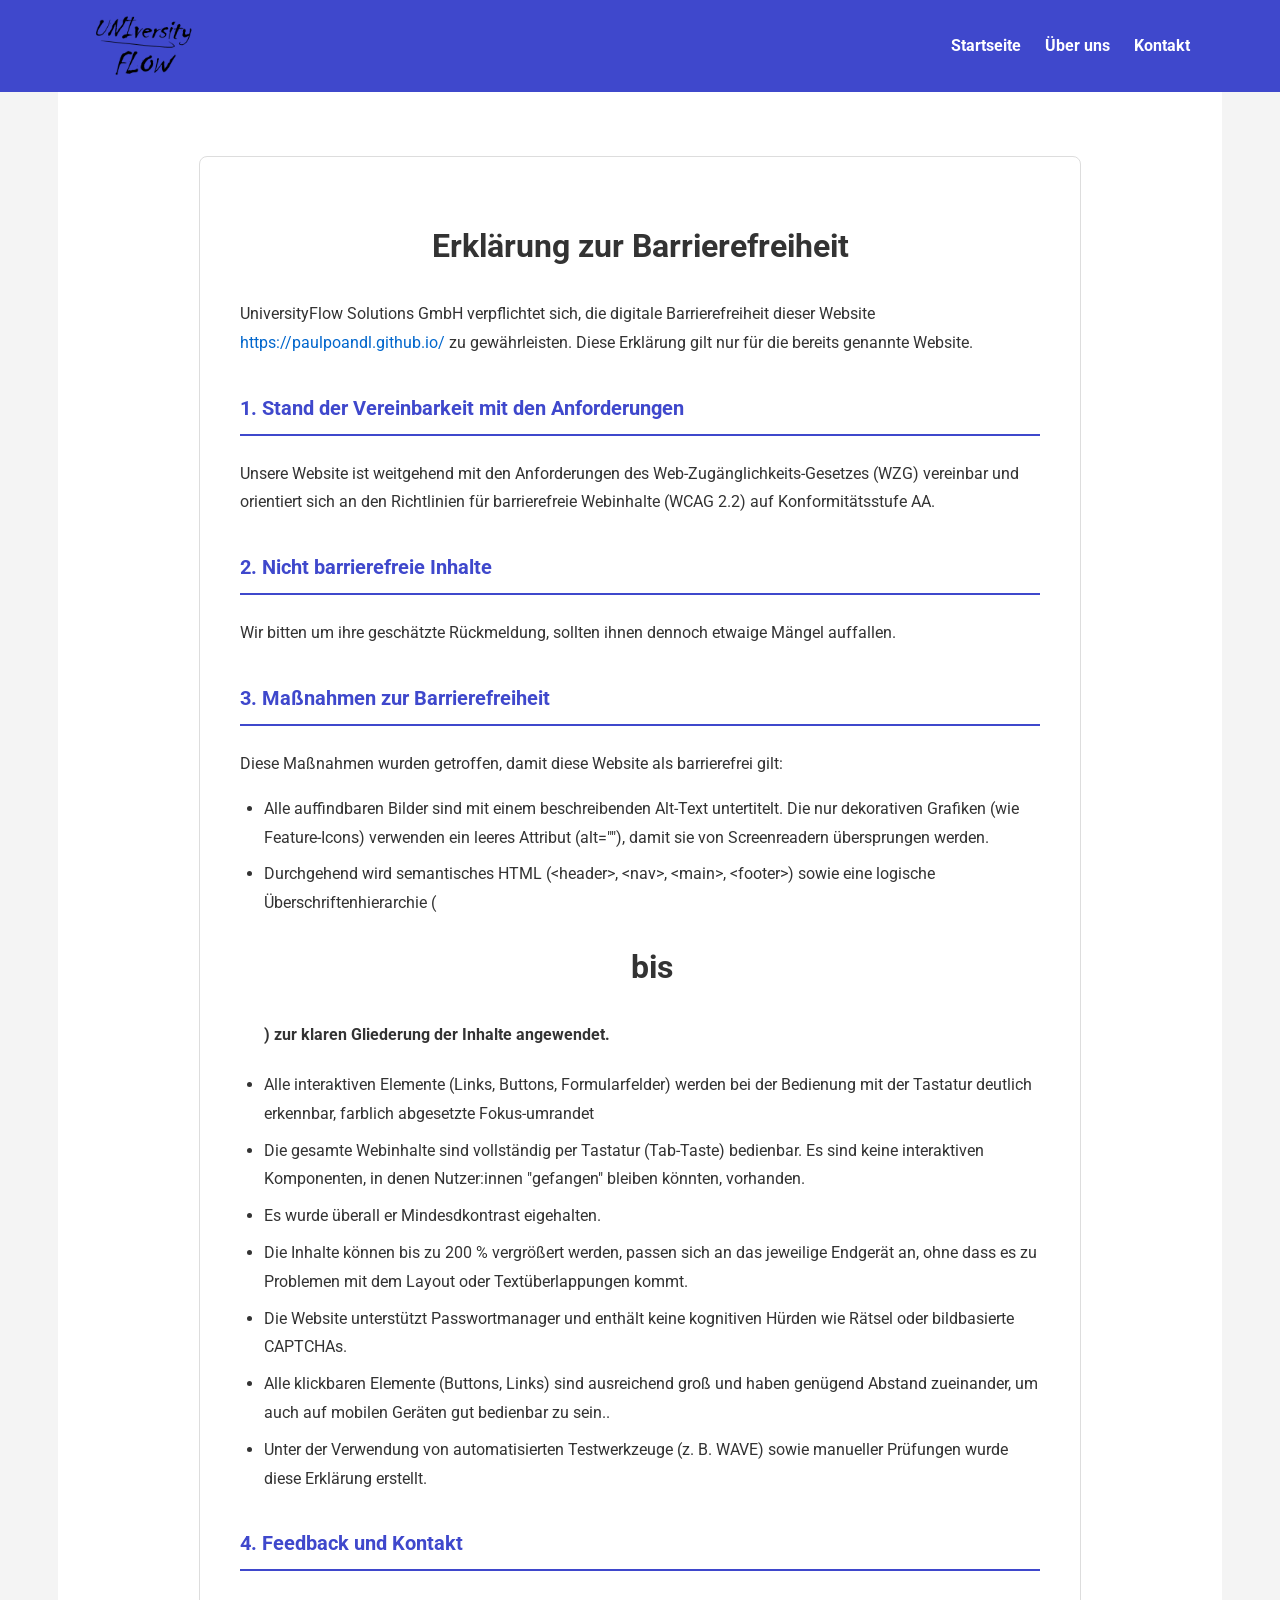
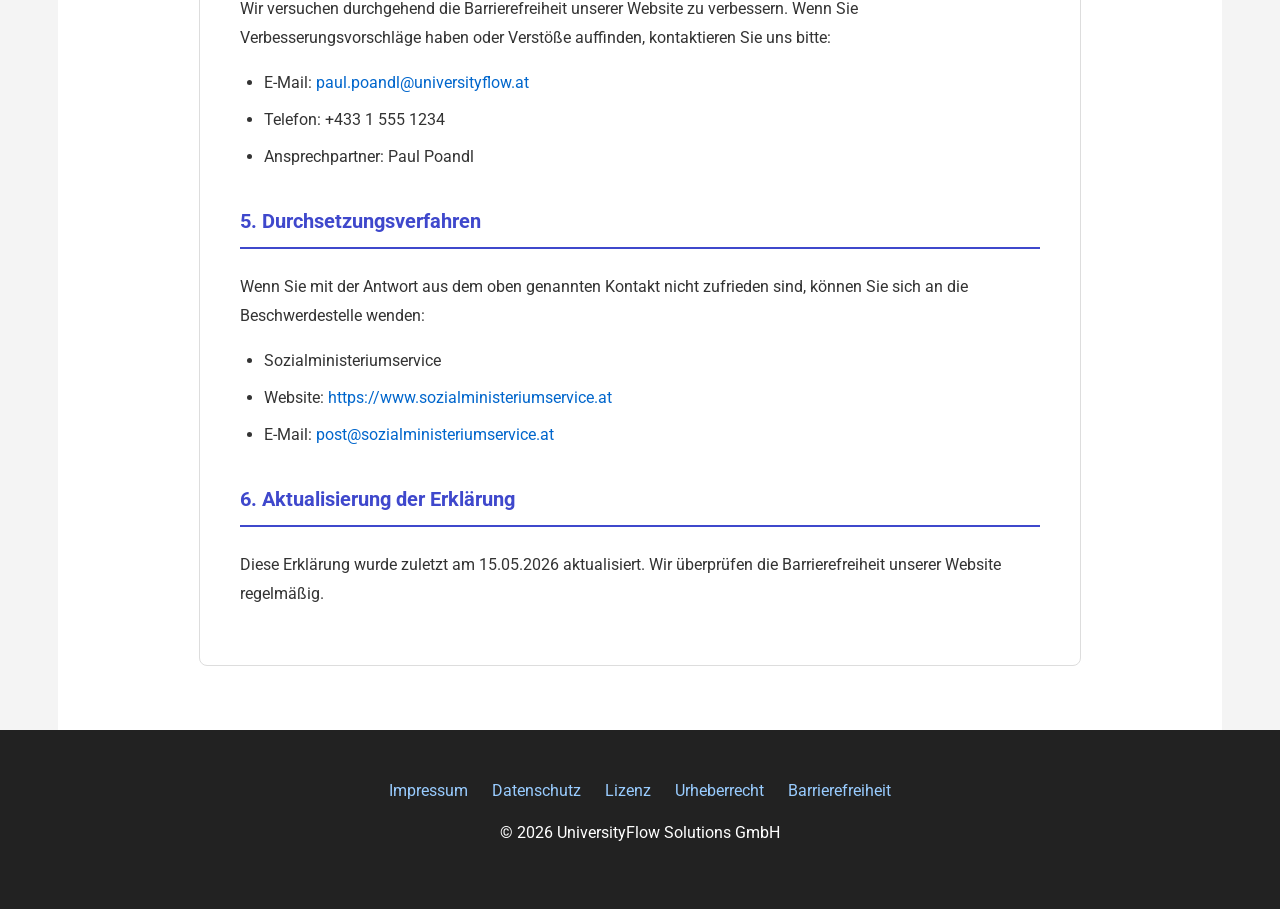
==== accessibility.html @ edbe3fd8 "Add files via upload" ====
<!DOCTYPE html>
<html lang="de">
<head>
    <meta charset="UTF-8">
    <meta name="viewport" content="width=device-width, initial-scale=1.0">
    <title>Accessibility - UniversityFlow</title>
    <link rel="stylesheet" href="style.css">
    <style>
        .accessibility-content {
            line-height: 1.8;
            background: #ffffff;
            padding: 2.5rem;
            border-radius: 8px;
            border: 1px solid #ddd;
            margin: 2rem auto;
            max-width: 800px;
            line-height: 1.8;
        }
        
        .accessibility-content h1 {
            text-align: center;
            margin-bottom: 1.5rem;
        }
        
        .accessibility-content h2 {
            color: var(--primary-color);
            border-bottom: 2px solid var(--primary-color);
            padding-bottom: 0.5rem;
            margin-top: 2rem;
            margin-bottom: 1.5rem;
            font-size: 1.25rem;
        }
        
        .accessibility-content p {
            margin-bottom: 1rem;
        }
        
        .accessibility-content ul {
            padding-left: 1.5rem;
            margin-bottom: 1.5rem;
        }
        
        .accessibility-content li {
            margin-bottom: 0.5rem;
        }
        
        .accessibility-content a {
            color: var(--accent-color);
            text-decoration: none;
        }
        
        .accessibility-content a:hover {
            text-decoration: underline;
        }
    </style>
</head>
<body>
    <header>
        <div class="header-container">
            <a href="index.html" class="header-logo">
                <img src="Bilder/UNIversityFLOW.png" alt="UniversityFlow Logo">
            </a>
            <nav aria-label="Hauptnavigation">
                <ul>
                    <li><a href="index.html">Startseite</a></li>
                    <li><a href="about.html">Über uns</a></li>
                    <li><a href="contact.html">Kontakt</a></li>
                </ul>
            </nav>
        </div>
    </header>

    <main>
        <div class="accessibility-content">
            <h1>Erklärung zur Barrierefreiheit</h1>
            <p>UniversityFlow Solutions GmbH verpflichtet sich, die digitale Barrierefreiheit dieser Website <a href="https://paulpoandl.github.io/">https://paulpoandl.github.io/</a> zu gewährleisten. Diese Erklärung gilt nur für die bereits genannte Website.</p>
    
            <h2>1. Stand der Vereinbarkeit mit den Anforderungen</h2>
            <p>Unsere Website ist weitgehend mit den Anforderungen des Web-Zugänglichkeits-Gesetzes (WZG) vereinbar und orientiert sich an den Richtlinien für barrierefreie Webinhalte (WCAG 2.2) auf Konformitätsstufe AA.</p>
    
            <h2>2. Nicht barrierefreie Inhalte</h2>
            <p>Wir bitten um ihre geschätzte Rückmeldung, sollten ihnen dennoch etwaige Mängel auffallen.</p>
    
            <h2>3. Maßnahmen zur Barrierefreiheit</h2>
            <p>Diese Maßnahmen wurden getroffen, damit diese Website als barrierefrei gilt:</p>
            <ul>
                <li>Alle auffindbaren Bilder sind mit einem beschreibenden Alt-Text untertitelt. Die nur dekorativen Grafiken (wie Feature-Icons) verwenden ein leeres Attribut (alt=""), damit sie von Screenreadern übersprungen werden.</li>
                <li>Durchgehend wird semantisches HTML (&lt;header&gt;, &lt;nav&gt;, &lt;main&gt;, &lt;footer&gt;) sowie eine logische Überschriftenhierarchie (<h1> bis <h4>) zur klaren Gliederung der Inhalte angewendet.</li>
                <li>Alle interaktiven Elemente (Links, Buttons, Formularfelder) werden bei der Bedienung mit der Tastatur deutlich erkennbar, farblich abgesetzte Fokus-umrandet</li>
                <li>Die gesamte Webinhalte sind vollständig per Tastatur (Tab-Taste) bedienbar. Es sind keine interaktiven Komponenten, in denen Nutzer:innen "gefangen" bleiben könnten, vorhanden.</li>
                <li>Es wurde überall er Mindesdkontrast eigehalten.</li>
                <li>Die Inhalte können bis zu 200 % vergrößert werden, passen sich an das jeweilige Endgerät an, ohne dass es zu Problemen mit dem Layout oder Textüberlappungen kommt.</li>
                <li>Die Website unterstützt Passwortmanager und enthält keine kognitiven Hürden wie Rätsel oder bildbasierte CAPTCHAs.</li>
                <li>Alle klickbaren Elemente (Buttons, Links) sind ausreichend groß und haben genügend Abstand zueinander, um auch auf mobilen Geräten gut bedienbar zu sein..</li>
                <li>Unter der Verwendung von automatisierten Testwerkzeuge (z. B. WAVE) sowie manueller Prüfungen wurde diese Erklärung erstellt.</li>
            </ul>
    
            <h2>4. Feedback und Kontakt</h2>
            <p>Wir versuchen durchgehend die Barrierefreiheit unserer Website zu verbessern. Wenn Sie Verbesserungsvorschläge haben oder Verstöße auffinden, kontaktieren Sie uns bitte:</p>
            <ul>
                <li>E-Mail: <a href="mailto:paul.poandl@universityflow.at">paul.poandl@universityflow.at</a></li>
                <li>Telefon: +433 1 555 1234</li>
                <li>Ansprechpartner: Paul Poandl</li>
            </ul>
    
            <h2>5. Durchsetzungsverfahren</h2>
            <p>Wenn Sie mit der Antwort aus dem oben genannten Kontakt nicht zufrieden sind, können Sie sich an die Beschwerdestelle wenden:</p>
            <ul>
                <li>Sozialministeriumservice</li>
                <li>Website: <a href="https://www.sozialministeriumservice.at" target="_blank">https://www.sozialministeriumservice.at</a></li>
                <li>E-Mail: <a href="mailto:post@sozialministeriumservice.at">post@sozialministeriumservice.at</a></li>
            </ul>
    
            <h2>6. Aktualisierung der Erklärung</h2>
            <p>Diese Erklärung wurde zuletzt am 15.05.2026 aktualisiert. Wir überprüfen die Barrierefreiheit unserer Website regelmäßig.</p>
        </div>
    </main>

    <footer>
        <nav aria-label="Rechtliche Navigation">
            <a href="impressum.html">Impressum</a>
            <a href="privacy.html">Datenschutz</a>
            <a href="license.html">Lizenz</a>
            <a href="copyright.html">Urheberrecht</a>
            <a href="accessibility.html" aria-current="page">Barrierefreiheit</a>
        </nav>
        <p>&copy; 2026 UniversityFlow Solutions GmbH</p>
    </footer>
</body>
</html>
---- style.css ----
@import url('https://fonts.googleapis.com/css2?family=Roboto:wght@400;500;700&display=swap');

:root {
    --primary-color: #3F48CC; 
    --secondary-color: #f4f4f4;
    --text-color: #333333;
    --accent-color: #0066cc;
    --white: #ffffff;
    --dark-grey: #222222;
}

body {
    font-family: 'Roboto', Arial, sans-serif;
    line-height: 1.6;
    color: var(--text-color);
    background-color: var(--secondary-color);
    margin: 0;
    padding: 0;
}

header {
    background-color: var(--primary-color);
    color: white;
    padding: 1rem 2rem;
    position: sticky;
    top: 0;
    z-index: 100;
}

header .header-container {
    display: flex;
    justify-content: space-between;
    align-items: center;
    max-width: 1100px;
    margin: 0 auto;
}

.header-logo img {
    max-height: 60px;
    width: auto;
    display: block;
}

header nav ul {
    list-style: none;
    padding: 0;
    margin: 0;
    display: flex;
    gap: 1.5rem;
}

header nav a {
    color: white;
    text-decoration: none;
    font-weight: bold;
}

a:focus, button:focus {
    outline: 3px solid #ffcc00;
    outline-offset: 2px;
}

.hero {
    background-color: #002244;
    color: white;
    padding: 4rem 2rem;
    text-align: center;
}

.hero h1 {
    font-size: 2.5rem;
    margin-bottom: 1rem;
}

.features-grid {
    display: grid;
    grid-template-columns: repeat(auto-fit, minmax(200px, 1fr));
    gap: 2rem;
    margin: 3rem 0;
}

.feature-item {
    text-align: center;
    padding: 1rem;
}

.feature-icon-placeholder {
    width: 80px;
    height: 80px;
    background-color: #ddd;
    margin: 0 auto 1rem;
    border-radius: 50%;
    display: flex;
    align-items: center;
    justify-content: center;
    font-size: 0.8rem;
    color: #666;
}

main {
    padding: 2rem;
    max-width: 1100px;
    margin: 0 auto;
    background-color: var(--white);
}

.promo-section {
    background-color: #f0f7ff;
    padding: 2rem;
    border-left: 5px solid var(--primary-color);
    margin: 2rem 0;
}

.pricing-container {
    display: flex;
    flex-wrap: wrap;
    gap: 2rem;
    justify-content: center;
}

.card {
    border: 2px solid #ddd;
    border-radius: 10px;
    padding: 2rem;
    width: 300px;
    text-align: center;
}

.card.featured {
    border-color: var(--accent-color);
    box-shadow: 0 10px 20px rgba(0,0,0,0.1);
}

.button {
    background-color: var(--primary-color);
    color: white;
    padding: 12px 24px;
    border: none;
    border-radius: 5px;
    cursor: pointer;
    text-decoration: none;
    display: inline-block;
    font-weight: bold;
}

.button:hover {
    background-color: var(--accent-color);
}

.cookie-banner {
    position: fixed;
    bottom: 0;
    left: 0;
    width: 100%;
    background-color: var(--dark-grey);
    color: white;
    padding: 1rem;
    display: flex;
    justify-content: center;
    align-items: center;
    gap: 2rem;
    z-index: 1000;
}

.media-placeholder {
    background-color: #eee;
    border: 2px dashed #ccc;
    padding: 2rem;
    text-align: center;
    margin: 1rem 0;
}

footer {
    background-color: var(--dark-grey);
    color: white;
    text-align: center;
    padding: 3rem 1rem;
}

footer a { color: #9cf; margin: 0 10px; text-decoration: none; }
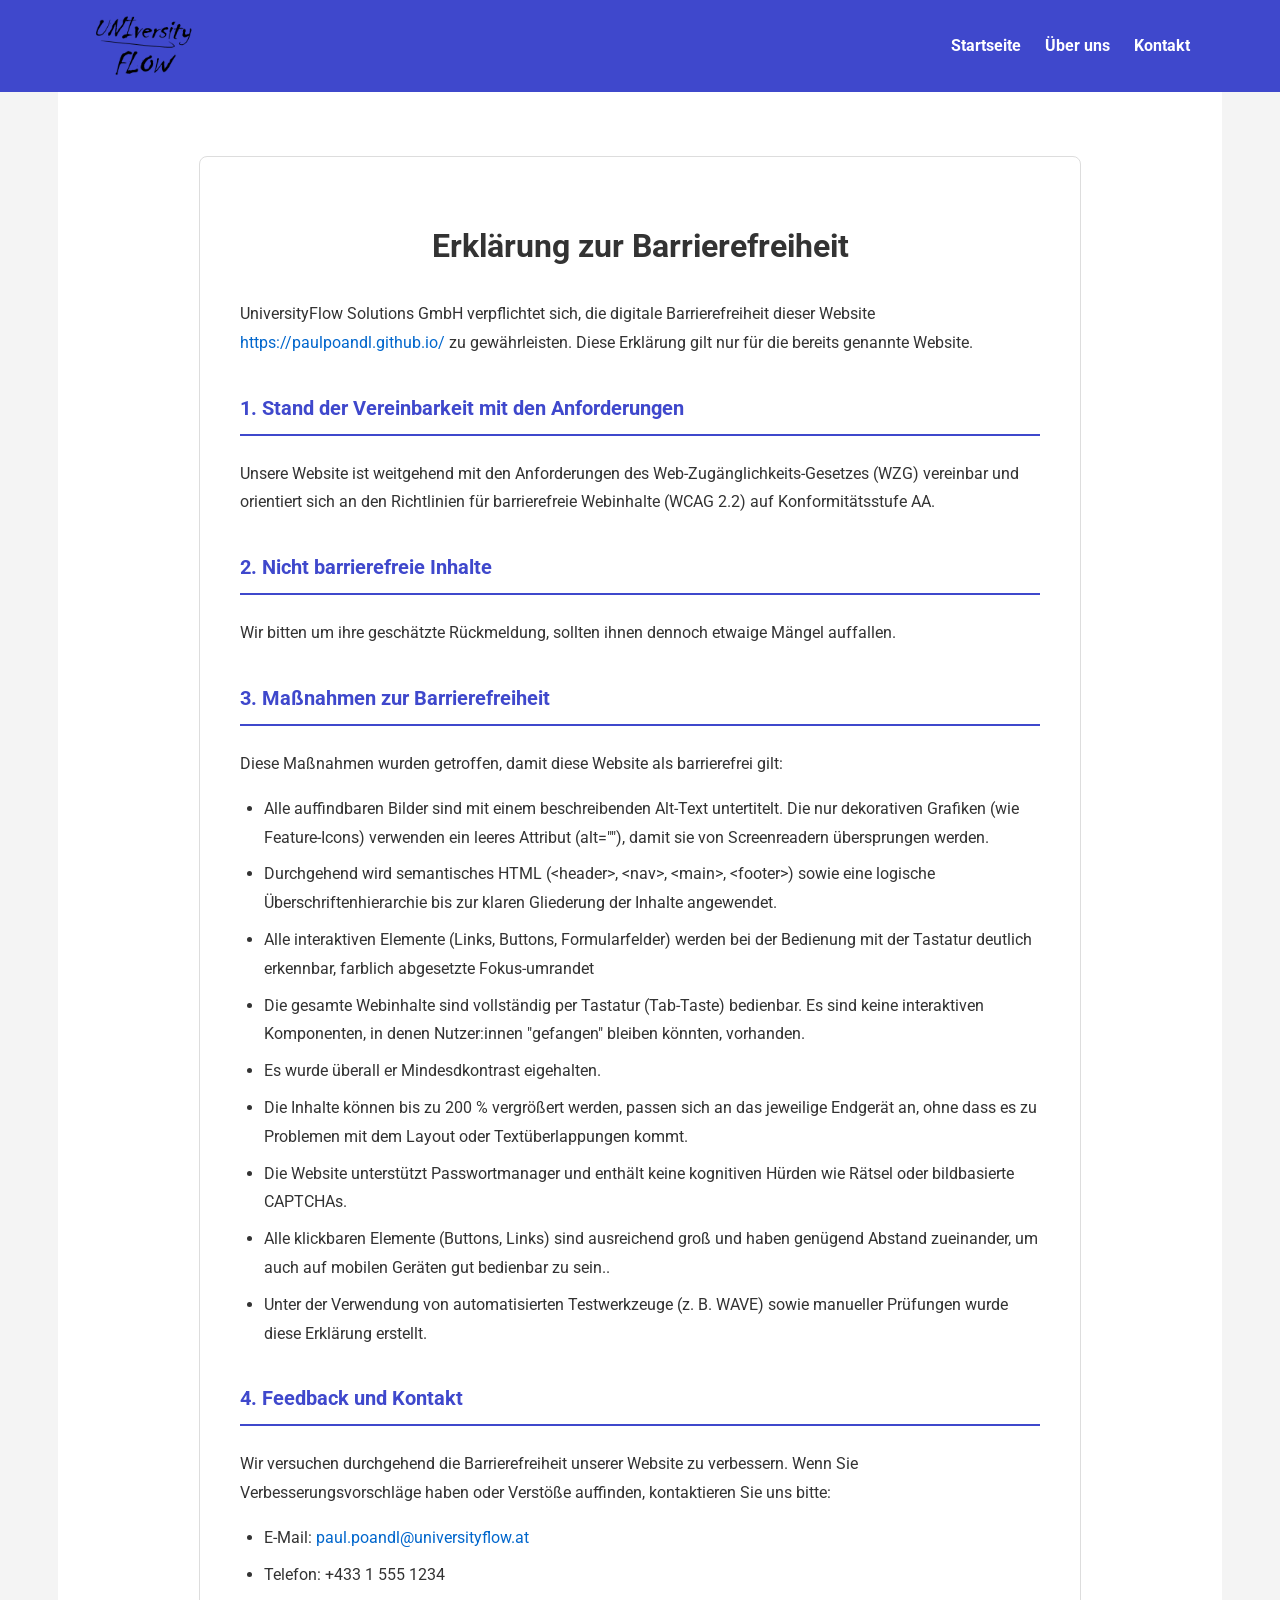
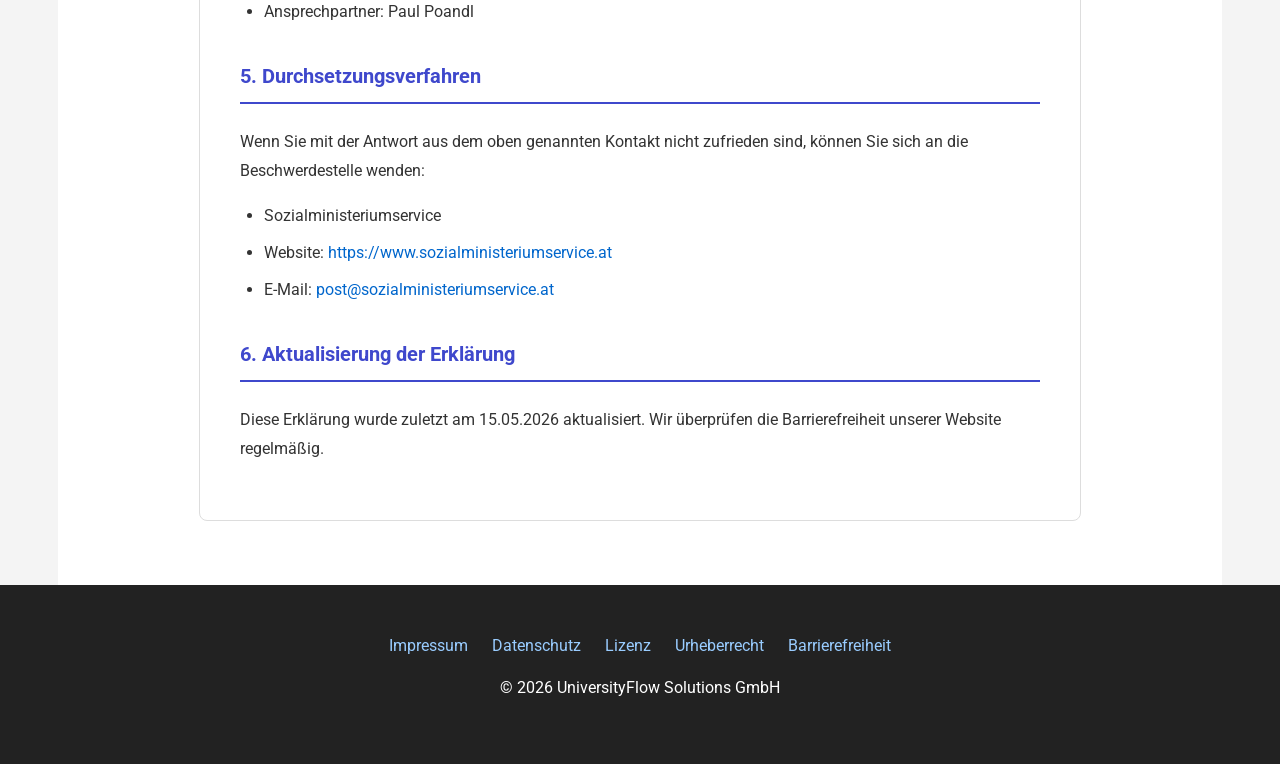
==== commit d75c2a6c: "Update accessibility.html" ====
--- a/accessibility.html
+++ b/accessibility.html
@@ -85,7 +85,7 @@
             <p>Diese Maßnahmen wurden getroffen, damit diese Website als barrierefrei gilt:</p>
             <ul>
                 <li>Alle auffindbaren Bilder sind mit einem beschreibenden Alt-Text untertitelt. Die nur dekorativen Grafiken (wie Feature-Icons) verwenden ein leeres Attribut (alt=""), damit sie von Screenreadern übersprungen werden.</li>
-                <li>Durchgehend wird semantisches HTML (&lt;header&gt;, &lt;nav&gt;, &lt;main&gt;, &lt;footer&gt;) sowie eine logische Überschriftenhierarchie (<h1> bis <h4>) zur klaren Gliederung der Inhalte angewendet.</li>
+                <li>Durchgehend wird semantisches HTML (&lt;header&gt;, &lt;nav&gt;, &lt;main&gt;, &lt;footer&gt;) sowie eine logische Überschriftenhierarchie bis zur klaren Gliederung der Inhalte angewendet.</li>
                 <li>Alle interaktiven Elemente (Links, Buttons, Formularfelder) werden bei der Bedienung mit der Tastatur deutlich erkennbar, farblich abgesetzte Fokus-umrandet</li>
                 <li>Die gesamte Webinhalte sind vollständig per Tastatur (Tab-Taste) bedienbar. Es sind keine interaktiven Komponenten, in denen Nutzer:innen "gefangen" bleiben könnten, vorhanden.</li>
                 <li>Es wurde überall er Mindesdkontrast eigehalten.</li>
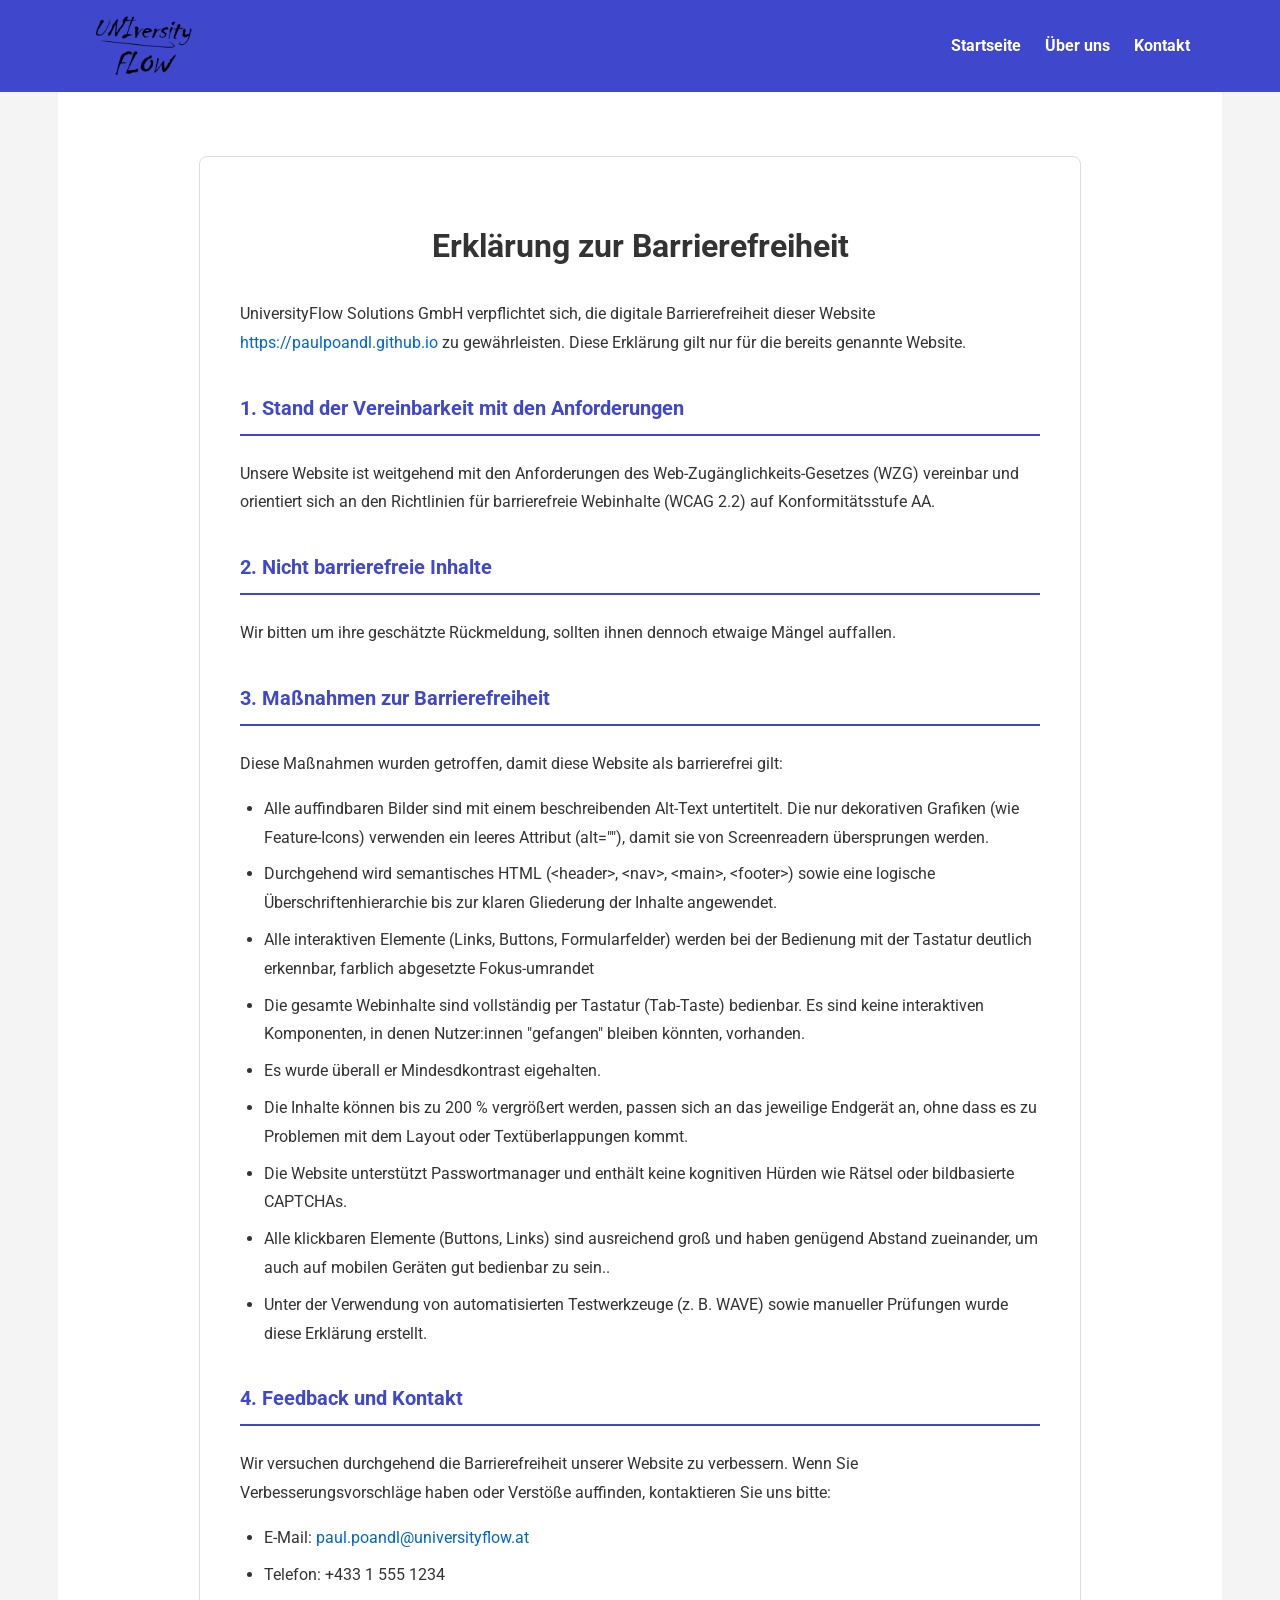
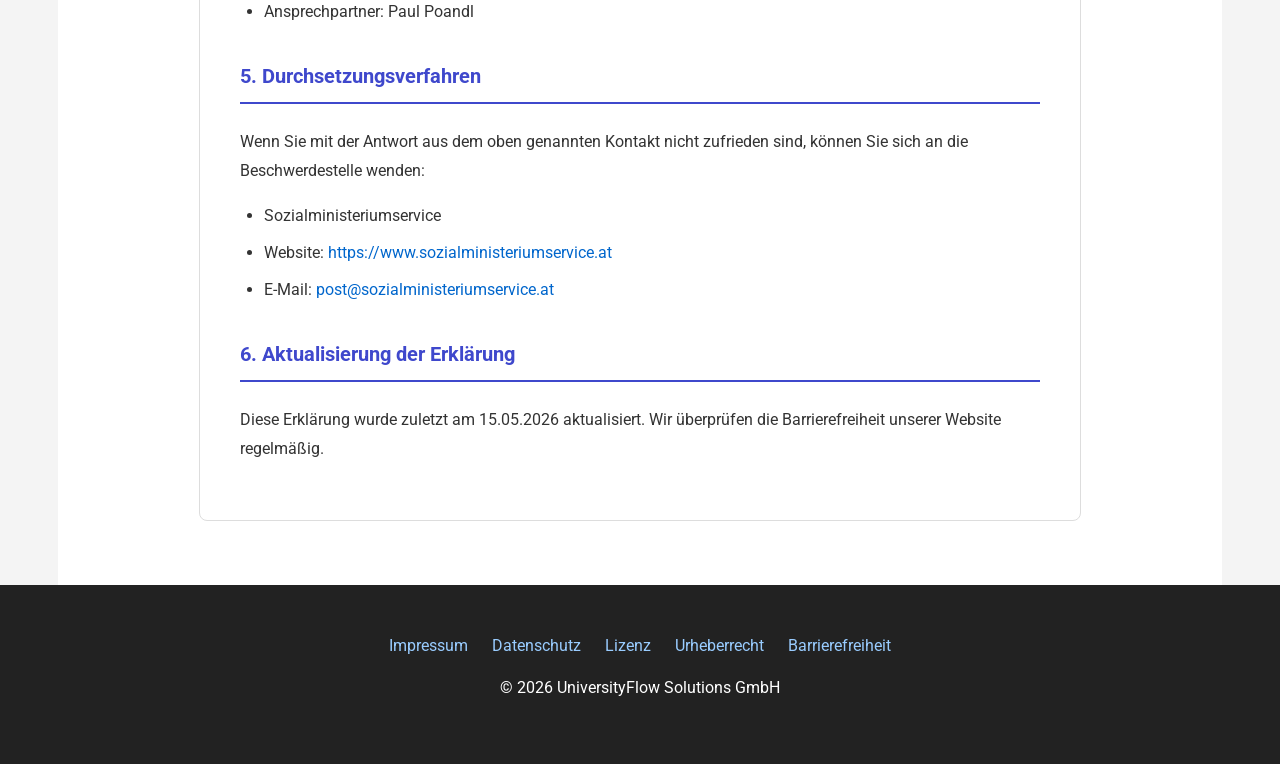
==== commit c7d3dbaa: "Fix link format in accessibility statement" ====
--- a/accessibility.html
+++ b/accessibility.html
@@ -73,7 +73,7 @@
     <main>
         <div class="accessibility-content">
             <h1>Erklärung zur Barrierefreiheit</h1>
-            <p>UniversityFlow Solutions GmbH verpflichtet sich, die digitale Barrierefreiheit dieser Website <a href="https://paulpoandl.github.io/">https://paulpoandl.github.io/</a> zu gewährleisten. Diese Erklärung gilt nur für die bereits genannte Website.</p>
+            <p>UniversityFlow Solutions GmbH verpflichtet sich, die digitale Barrierefreiheit dieser Website <a href="https://paulpoandl.github.io/">https://paulpoandl.github.io</a> zu gewährleisten. Diese Erklärung gilt nur für die bereits genannte Website.</p>
     
             <h2>1. Stand der Vereinbarkeit mit den Anforderungen</h2>
             <p>Unsere Website ist weitgehend mit den Anforderungen des Web-Zugänglichkeits-Gesetzes (WZG) vereinbar und orientiert sich an den Richtlinien für barrierefreie Webinhalte (WCAG 2.2) auf Konformitätsstufe AA.</p>
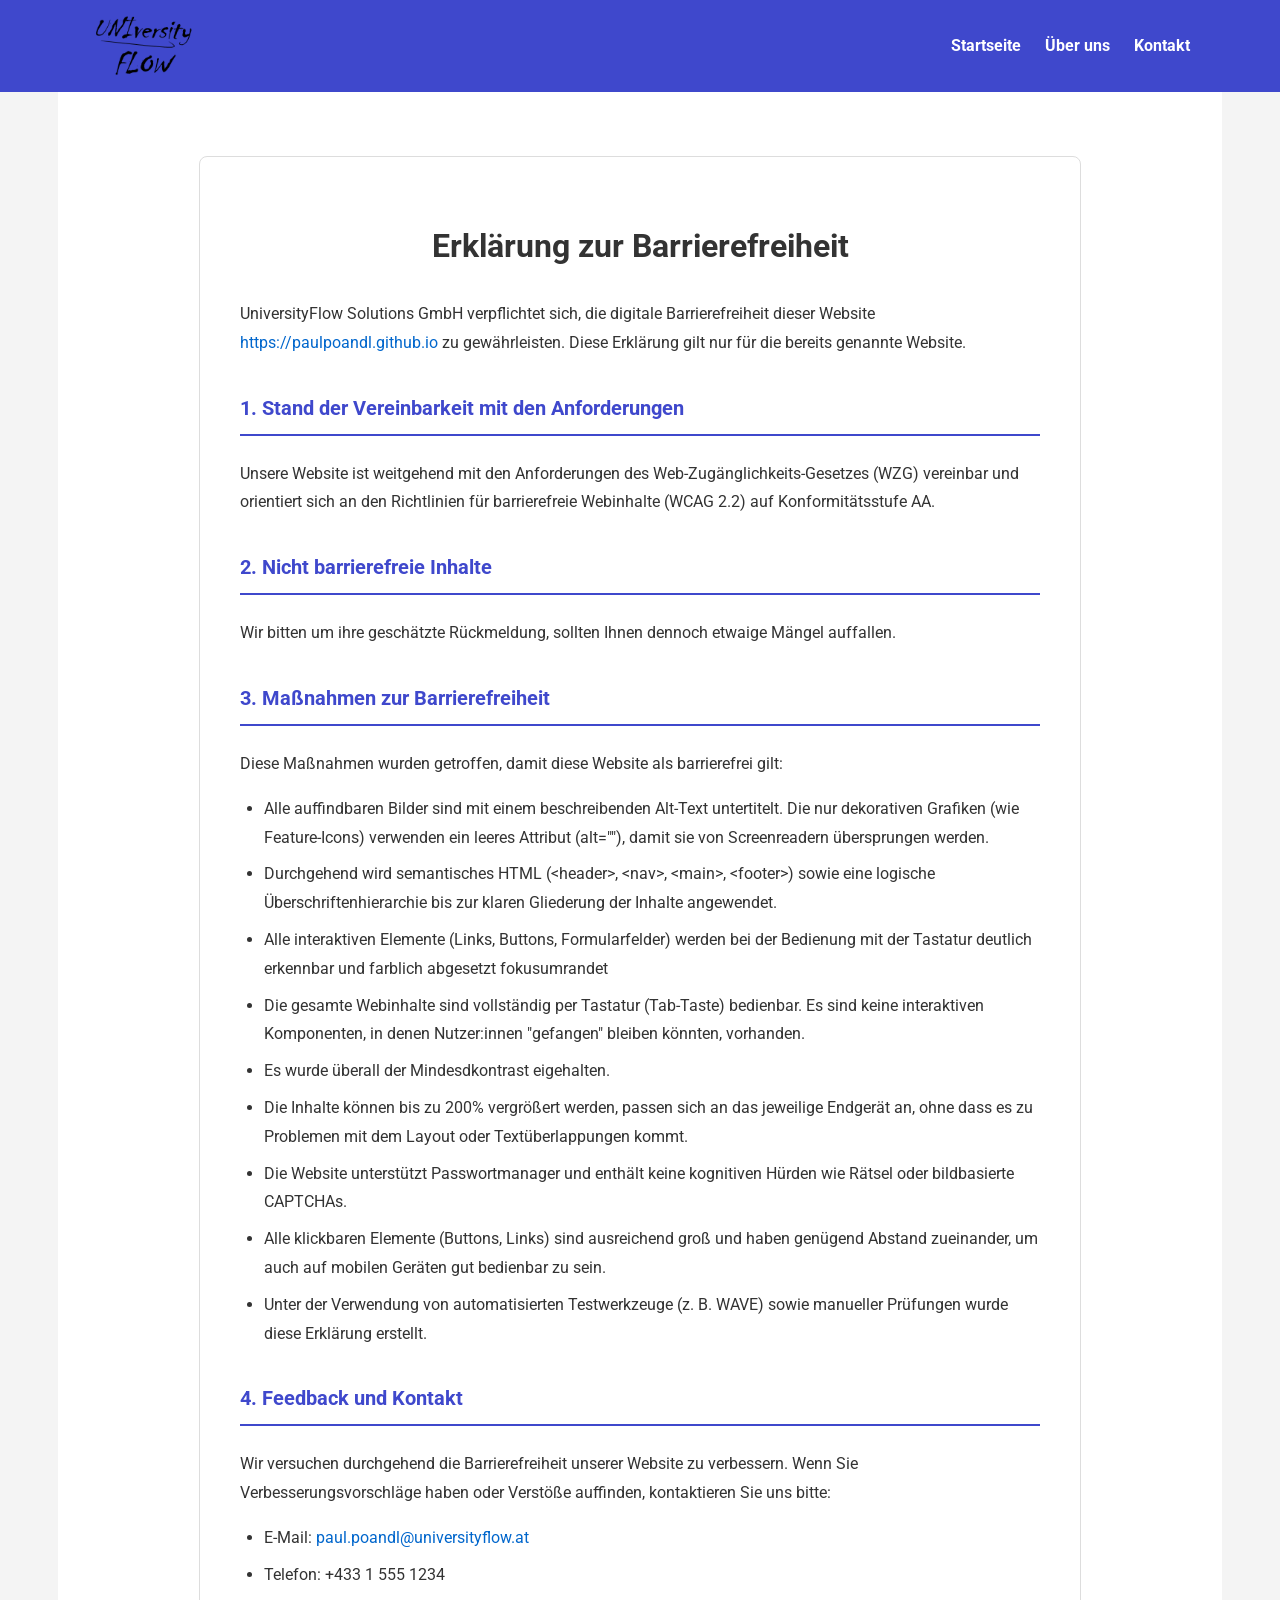
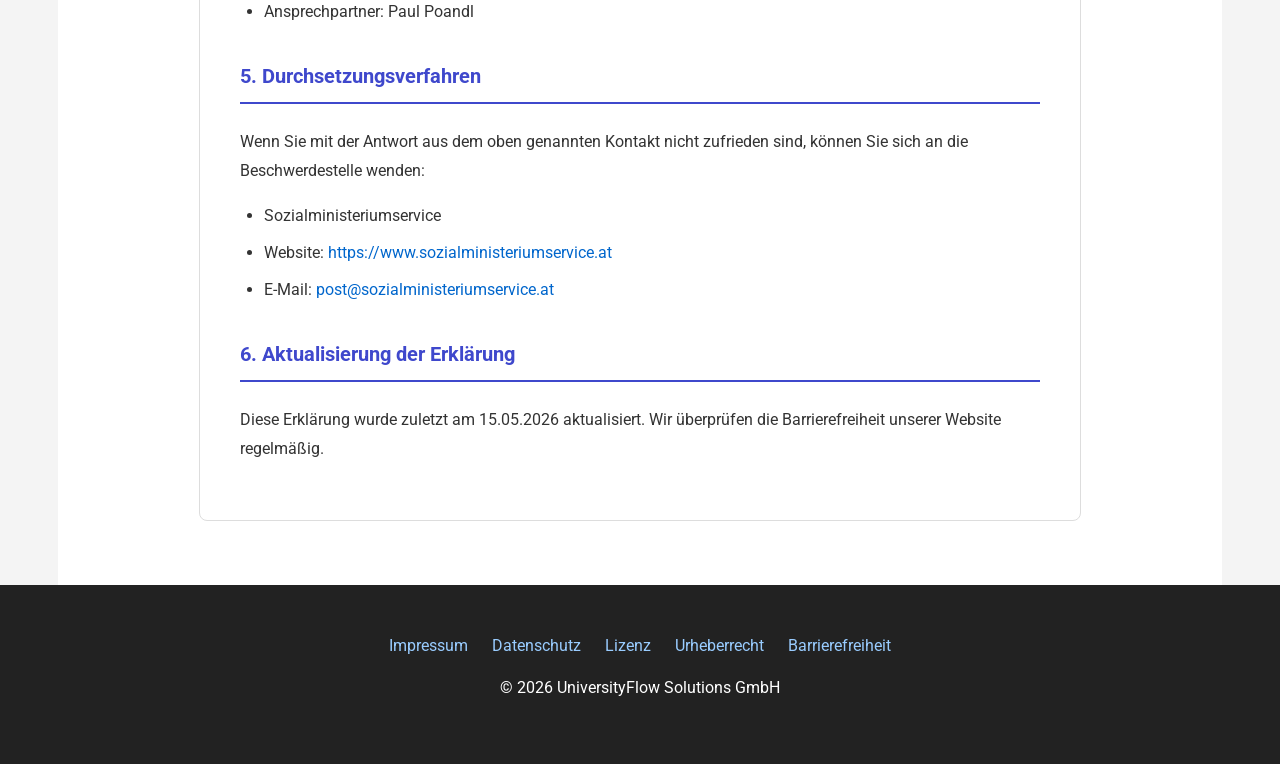
==== commit d7286ff3: "Update accessibility.html" ====
--- a/accessibility.html
+++ b/accessibility.html
@@ -79,19 +79,19 @@
             <p>Unsere Website ist weitgehend mit den Anforderungen des Web-Zugänglichkeits-Gesetzes (WZG) vereinbar und orientiert sich an den Richtlinien für barrierefreie Webinhalte (WCAG 2.2) auf Konformitätsstufe AA.</p>
     
             <h2>2. Nicht barrierefreie Inhalte</h2>
-            <p>Wir bitten um ihre geschätzte Rückmeldung, sollten ihnen dennoch etwaige Mängel auffallen.</p>
+            <p>Wir bitten um ihre geschätzte Rückmeldung, sollten Ihnen dennoch etwaige Mängel auffallen.</p>
     
             <h2>3. Maßnahmen zur Barrierefreiheit</h2>
             <p>Diese Maßnahmen wurden getroffen, damit diese Website als barrierefrei gilt:</p>
             <ul>
                 <li>Alle auffindbaren Bilder sind mit einem beschreibenden Alt-Text untertitelt. Die nur dekorativen Grafiken (wie Feature-Icons) verwenden ein leeres Attribut (alt=""), damit sie von Screenreadern übersprungen werden.</li>
                 <li>Durchgehend wird semantisches HTML (&lt;header&gt;, &lt;nav&gt;, &lt;main&gt;, &lt;footer&gt;) sowie eine logische Überschriftenhierarchie bis zur klaren Gliederung der Inhalte angewendet.</li>
-                <li>Alle interaktiven Elemente (Links, Buttons, Formularfelder) werden bei der Bedienung mit der Tastatur deutlich erkennbar, farblich abgesetzte Fokus-umrandet</li>
+                <li>Alle interaktiven Elemente (Links, Buttons, Formularfelder) werden bei der Bedienung mit der Tastatur deutlich erkennbar und farblich abgesetzt fokusumrandet</li>
                 <li>Die gesamte Webinhalte sind vollständig per Tastatur (Tab-Taste) bedienbar. Es sind keine interaktiven Komponenten, in denen Nutzer:innen "gefangen" bleiben könnten, vorhanden.</li>
-                <li>Es wurde überall er Mindesdkontrast eigehalten.</li>
-                <li>Die Inhalte können bis zu 200 % vergrößert werden, passen sich an das jeweilige Endgerät an, ohne dass es zu Problemen mit dem Layout oder Textüberlappungen kommt.</li>
+                <li>Es wurde überall der Mindesdkontrast eigehalten.</li>
+                <li>Die Inhalte können bis zu 200% vergrößert werden, passen sich an das jeweilige Endgerät an, ohne dass es zu Problemen mit dem Layout oder Textüberlappungen kommt.</li>
                 <li>Die Website unterstützt Passwortmanager und enthält keine kognitiven Hürden wie Rätsel oder bildbasierte CAPTCHAs.</li>
-                <li>Alle klickbaren Elemente (Buttons, Links) sind ausreichend groß und haben genügend Abstand zueinander, um auch auf mobilen Geräten gut bedienbar zu sein..</li>
+                <li>Alle klickbaren Elemente (Buttons, Links) sind ausreichend groß und haben genügend Abstand zueinander, um auch auf mobilen Geräten gut bedienbar zu sein.</li>
                 <li>Unter der Verwendung von automatisierten Testwerkzeuge (z. B. WAVE) sowie manueller Prüfungen wurde diese Erklärung erstellt.</li>
             </ul>
     
